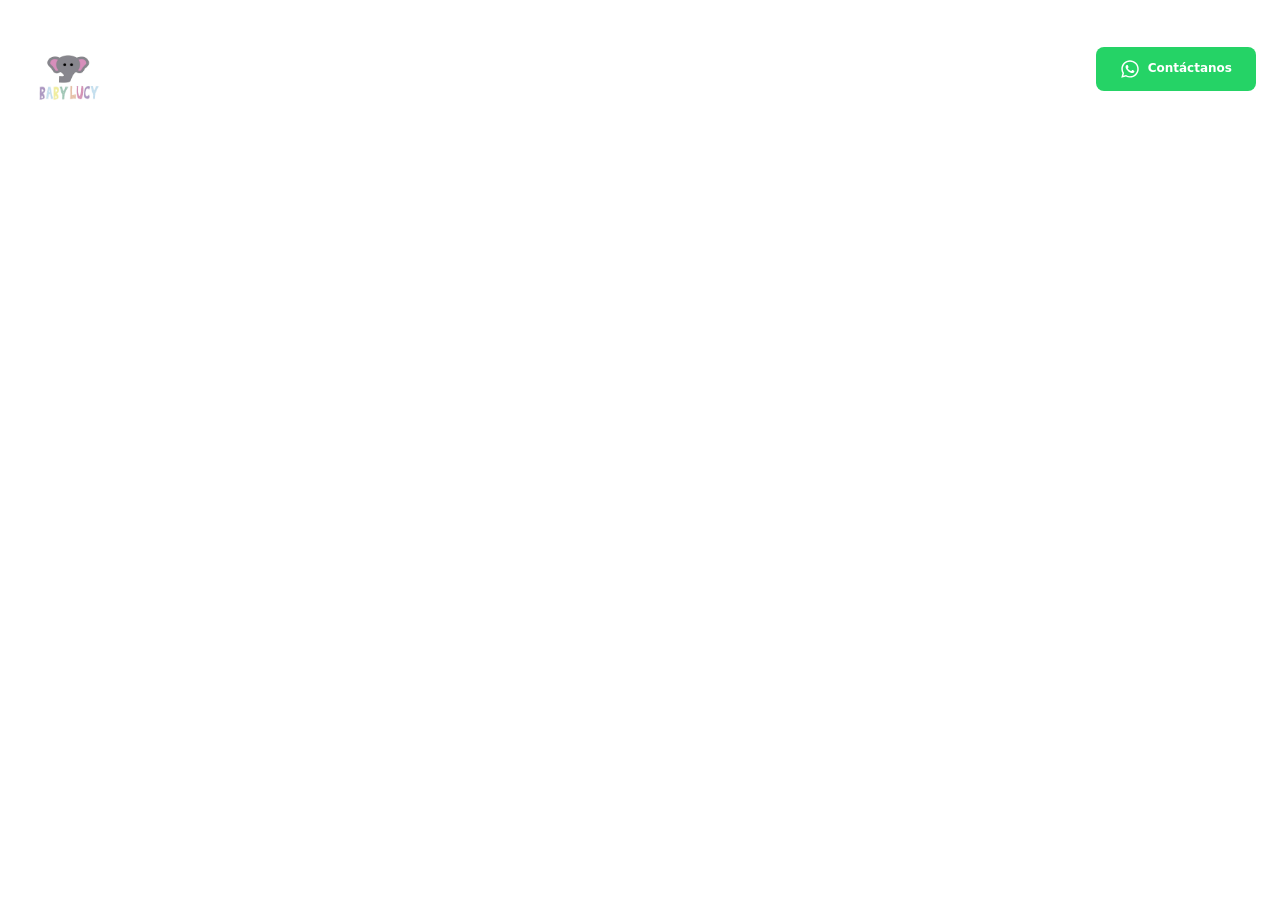
==== baby-lucy/catalogo.html @ 2fe1383b "Add base styles and variables for the project - Introduced normalize.css to ensure consistent stylin" ====
<!DOCTYPE html>
<html lang="es">
<head>
    <meta charset="UTF-8">
    <meta name="viewport" content="width=device-width, initial-scale=1.0">
    <link rel="stylesheet" href="styles/variables.css">
    <link rel="stylesheet" href="styles/normalize.css">
    <link rel="stylesheet" href="styles/small.css">
    <title>Catalogo || Baby Lucy</title>
</head>
<body>
    <header>
        <img class="iso" src="images/baby-lucy.webp" alt="isologo de baby lucy">
        <a href="https://wa.me/51932089195" target="_blank" class="btn-whatsapp">
            <svg xmlns="http://www.w3.org/2000/svg" viewBox="0 0 448 512" class="icon-wa">
            <path fill="currentColor" d="M380.9 97.1C339 55.1 283.2 32 223.9 32c-122.4 0-222 99.6-222 222 0 39.1 10.2 77.3 29.6 111L0 480l117.7-30.9c32.4 17.7 68.9 27 106.1 27h.1c122.3 0 224.1-99.6 224.1-222 0-59.3-25.2-115-67.1-157zm-157 341.6c-33.2 0-65.7-8.9-94-25.7l-6.7-4-69.8 18.3L72 359.2l-4.4-7c-18.5-29.4-28.2-63.3-28.2-98.2 0-101.7 82.8-184.5 184.6-184.5 49.3 0 95.6 19.2 130.4 54.1 34.8 34.9 56.2 81.2 56.1 130.5 0 101.8-84.9 184.6-186.6 184.6zm101.2-138.2c-5.5-2.8-32.8-16.2-37.9-18-5.1-1.9-8.8-2.8-12.5 2.8-3.7 5.6-14.3 18-17.6 21.8-3.2 3.7-6.5 4.2-12 1.4-32.6-16.3-54-29.1-75.5-66-5.7-9.8 5.7-9.1 16.3-30.3 1.8-3.7 .9-6.9-.5-9.7-1.4-2.8-12.5-30.1-17.1-41.2-4.5-10.8-9.1-9.3-12.5-9.5-3.2-.2-6.9-.2-10.6-.2-3.7 0-9.7 1.4-14.8 6.9-5.1 5.6-19.4 19-19.4 46.3 0 27.3 19.9 53.7 22.6 57.4 2.8 3.7 39.1 59.7 94.8 83.8 35.2 15.2 49 16.5 66.6 13.9 10.7-1.6 32.8-13.4 37.4-26.4 4.6-13 4.6-24.1 3.2-26.4-1.3-2.5-5-3.9-10.5-6.6z"/>
            </svg>Contáctanos
        </a>
    </header>
    <main>
        <section class="hero-container">
            <article class="hero-text">
                <h1></h1>
                <p></p>
                <a href="https://wa.me/51932089195"></a>
            </article>
            <img src="" alt="">
        </section>
    </main>
    <footer></footer>
</body>
</html>
---- baby-lucy/styles/variables.css ----
:root{
    /*typography*/
    --font-family: system-ui, -apple-system, sans-serif;
    /*spacing*/ 
    --spacing-xs: 0.5rem;
    --spacing-sm: 1rem;
    --spacing-md: 1.5rem;
    --spacing-lg: 2rem;
    --spacing-xl: 3rem;
    /*breakpoints*/
    --mobile-max: 640px;
    --tablet-min: 641px;
    --tablet-max: 1024px;
    --desktop-min: 1025px;
    /*container widths*/
    --container-mobile: 100%;
    --container-tablet: 95%;
    --container-desktop: 1200px;
    /*transitions*/
    --transition-fast: 0.2s ease;
    --transition-normal: 0.3s ease;
    --transition-slow: 0.5s ease;
    /*shadows*/
    --shadow-sm: 0 2px 6px rgba(0, 0, 0, 0.1);
    --shadow-md: 0 4px 12px rgba(0, 0, 0, 0.15);
    --shadow-lg: 0 8px 24px rgba(0, 0, 0, 0.2);
    /*border radius*/
    --radius-sm: 4px;
    --radius-md: 8px;
    --radius-lg: 12px;
    --radius-full: 50%;
}
---- baby-lucy/styles/small.css ----
*{
    box-sizing: border-box;
    margin: 0;  
    padding: 0;
}
html{
    font-size: 1rem;
    scroll-behavior: smooth;
}
body{
    font-family: var(--font-family);
    background-color: var(--background);
    color: var(--text);
    line-height: 1.6;
    min-height: 100dvh;
    display: flex;
    flex-direction: column;
}
h1, h2, h3, h4, h5, h6{
    font-weight: 600;
    line-height: 1.2;
    margin-bottom: var(--spacing-sm);
}
h1{ font-size: 2rem;}
h2{ font-size: 1.75rem;}
h3{ font-size: 1.5rem;}
/*links*/
a:hover{
    color: var(--gray);
}
/*responsive images*/
img{
    max-width: 100%;
    height: auto;
    display: block;
}
header{
    display: flex;
    justify-content: space-between;
    align-items: center;
    padding: var(--spacing-md);
}
.iso{
    width: 90px;
}
.btn-whatsapp {
  display: inline-flex;
  align-items: center;
  justify-content: center;
  gap: var(--spacing-xs);
  background-color: #25d366;
  color: #ffffff;
  font-family: var(--font-family);
  font-size: var(--radius-lg);
  font-weight: 600;
  text-decoration: none;
  padding: 12px 24px;
  border-radius: var(--spacing-xs);
  -webkit-tap-highlight-color: transparent;
  transition: background-color 0.1s ease, transform 0.1s ease;
}
.btn-whatsapp:active {
  background-color: #1da851;
  transform: scale(0.96);
}
.icon-wa {
  width: 20px;
  height: 20px;
  display: block;
}
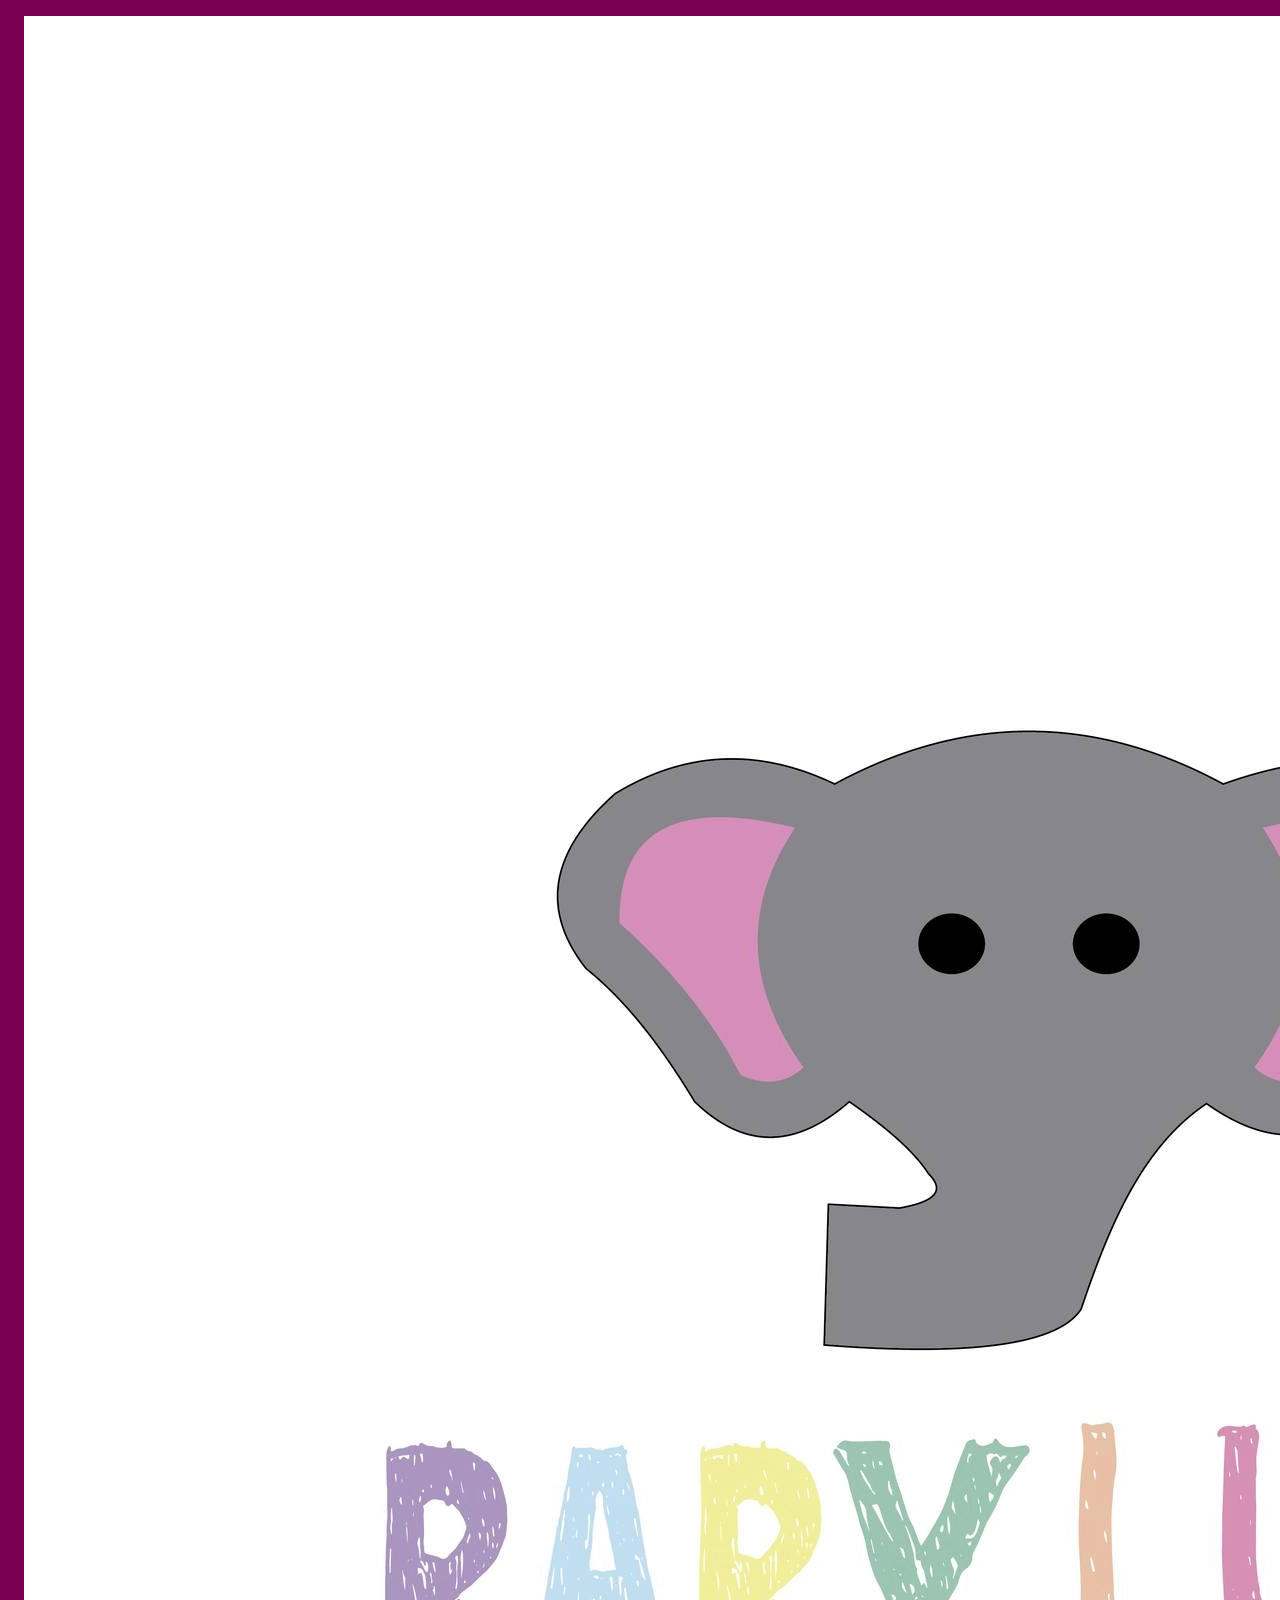
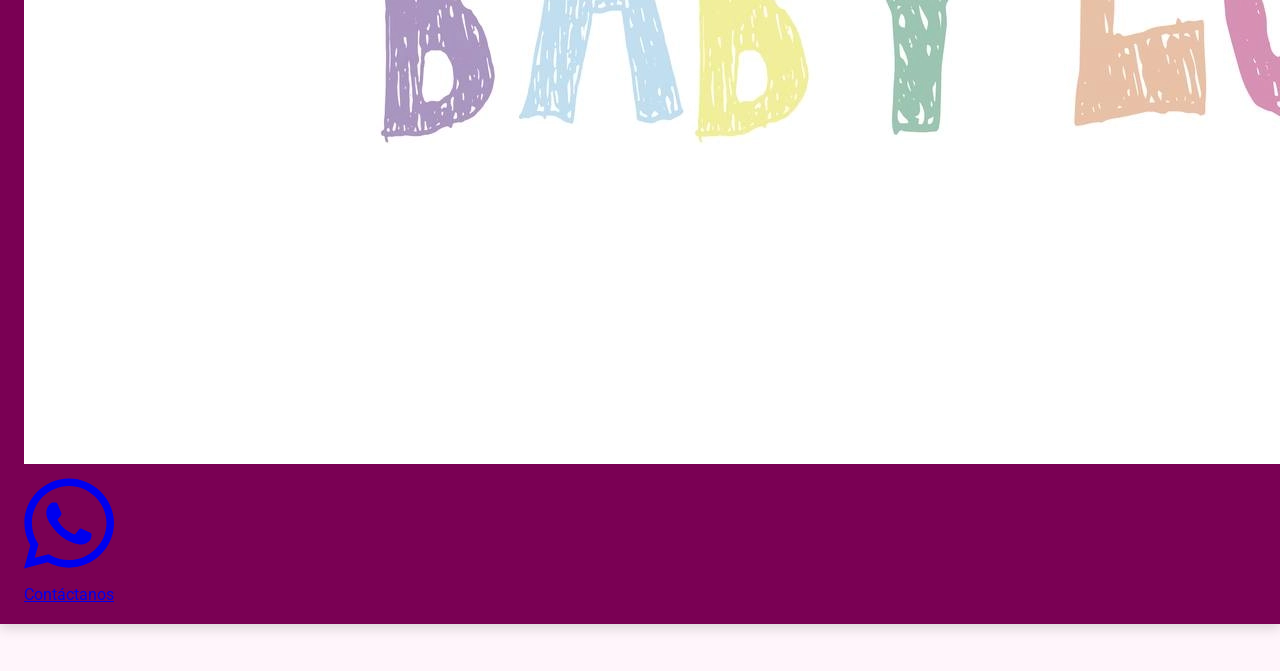
==== commit c91fe024: "fix: restore baby-lucy to correct directory" ====
--- a/baby-lucy/catalogo.html
+++ b/baby-lucy/catalogo.html
@@ -3,6 +3,9 @@
 <head>
     <meta charset="UTF-8">
     <meta name="viewport" content="width=device-width, initial-scale=1.0">
+    <link rel="preconnect" href="https://fonts.googleapis.com">
+    <link rel="preconnect" href="https://fonts.gstatic.com" crossorigin>
+    <link href="https://fonts.googleapis.com/css2?family=Roboto:ital,wght@0,100..900;1,100..900&display=swap" rel="stylesheet">
     <link rel="stylesheet" href="styles/variables.css">
     <link rel="stylesheet" href="styles/normalize.css">
     <link rel="stylesheet" href="styles/small.css">
--- a/baby-lucy/styles/variables.css
+++ b/baby-lucy/styles/variables.css
@@ -1,6 +1,25 @@
 :root{
-    /*typography*/
-    --font-family: system-ui, -apple-system, sans-serif;
+    /* Baby Lucy colors */
+    --color-primary: #7A0054;
+    --color-primary-dark: #560039;
+    --color-primary-light: #9B006A;
+    --color-accent: #FFB3E2;
+    --color-accent-dark: #FF80CC;
+    --color-white: #FFFFFF;
+    --color-background: #FFF5FB;
+    --color-text-primary: #2A0020;
+    --color-text-secondary: #7A0054;
+    --color-text-muted: #999;
+    --color-border: #F0C0E0;
+    --color-danger: #D32F2F;
+    --color-success: #2E7D32;
+    /* fonts */
+    --font-family: 'Roboto', system-ui, -apple-system, sans-serif;
+    --font-size-sm: 0.875rem;
+    --font-size-md: 1rem;
+    --font-size-lg: 1.25rem;
+    --font-size-xl: 1.5rem;
+    --font-size-2xl: 2rem;
     /*spacing*/ 
     --spacing-xs: 0.5rem;
     --spacing-sm: 1rem;
--- a/baby-lucy/styles/small.css
+++ b/baby-lucy/styles/small.css
@@ -1,70 +1,286 @@
-*{
+/* reset y base */
+* {
     box-sizing: border-box;
-    margin: 0;  
+    margin: 0;
     padding: 0;
 }
-html{
-    font-size: 1rem;
-    scroll-behavior: smooth;
-}
-body{
+body {
     font-family: var(--font-family);
-    background-color: var(--background);
-    color: var(--text);
+    font-size: var(--font-size-md);
+    background-color: var(--color-background);
+    color: var(--color-text-primary);
     line-height: 1.6;
     min-height: 100dvh;
+}
+/* header */
+header {
+    background-color: var(--color-primary);
+    color: var(--color-white);
+    padding: var(--spacing-sm) var(--spacing-md);
+    display: flex;
+    align-items: center;
+    justify-content: space-between;
+    flex-wrap: wrap;
+    gap: var(--spacing-xs);
+    box-shadow: var(--shadow-md);
+}
+header h1 {
+    font-size: var(--font-size-xl);
+    font-weight: 700;
+}
+header p {
+    font-size: var(--font-size-sm);
+    opacity: 0.85;
+}
+/* botón cerrar sesión */
+#btn-logout {
+    background: transparent;
+    border: 1px solid var(--color-white);
+    color: var(--color-white);
+    padding: var(--spacing-xs) var(--spacing-sm);
+    border-radius: var(--radius-md);
+    cursor: pointer;
+    font-size: var(--font-size-sm);
+    transition: background var(--transition-fast);
+}
+#btn-logout:hover {
+    background: rgba(255,255,255,0.15);
+}
+/* navegación */
+#nav-panel {
+    display: flex;
+    gap: var(--spacing-xs);
+    padding: var(--spacing-sm) var(--spacing-md);
+    background: var(--color-white);
+    border-bottom: 2px solid var(--color-border);
+    flex-wrap: wrap;
+}
+.nav-btn {
+    background: transparent;
+    border: 1px solid var(--color-border);
+    color: var(--color-text-secondary);
+    padding: var(--spacing-xs) var(--spacing-sm);
+    border-radius: var(--radius-md);
+    cursor: pointer;
+    font-size: var(--font-size-sm);
+    transition: all var(--transition-fast);
+}
+.nav-btn:hover {
+    background: var(--color-accent);
+    border-color: var(--color-primary);
+}
+.nav-btn.activo {
+    background: var(--color-primary);
+    color: var(--color-white);
+    border-color: var(--color-primary);
+}
+/* contenido principal */
+#contenido {
+    padding: var(--spacing-md);
+    max-width: var(--container-desktop);
+    margin: 0 auto;
+}
+/* sección productos */
+#seccion-productos h2 {
+    font-size: var(--font-size-xl);
+    color: var(--color-primary);
+    margin-bottom: var(--spacing-sm);
+}
+/* botón agregar */
+#btn-abrir-modal {
+    background: var(--color-primary);
+    color: var(--color-white);
+    border: none;
+    padding: var(--spacing-xs) var(--spacing-md);
+    border-radius: var(--radius-md);
+    cursor: pointer;
+    font-size: var(--font-size-sm);
+    font-weight: 500;
+    transition: background var(--transition-fast);
+    margin-bottom: var(--spacing-md);
+}
+#btn-abrir-modal:hover {
+    background: var(--color-primary-dark);
+}
+/* cards de productos */
+#lista-productos {
+    display: grid;
+    grid-template-columns: repeat(auto-fill, minmax(260px, 1fr));
+    gap: var(--spacing-sm);
+}
+.producto-card {
+    background: var(--color-white);
+    border: 1px solid var(--color-border);
+    border-radius: var(--radius-lg);
+    padding: var(--spacing-sm);
+    box-shadow: var(--shadow-sm);
+    transition: box-shadow var(--transition-fast);
+}
+.producto-card:hover {
+    box-shadow: var(--shadow-md);
+}
+.producto-card h3 {
+    font-size: var(--font-size-md);
+    color: var(--color-primary);
+    margin-bottom: var(--spacing-xs);
+}
+.producto-card p {
+    font-size: var(--font-size-sm);
+    color: var(--color-text-primary);
+    margin-bottom: 4px;
+}
+.btn-eliminar {
+    margin-top: var(--spacing-xs);
+    background: transparent;
+    border: 1px solid var(--color-danger);
+    color: var(--color-danger);
+    padding: 4px var(--spacing-xs);
+    border-radius: var(--radius-sm);
+    cursor: pointer;
+    font-size: var(--font-size-sm);
+    transition: all var(--transition-fast);
+}
+.btn-eliminar:hover {
+    background: var(--color-danger);
+    color: var(--color-white);
+}
+/* modal */
+#modal-producto {
+    position: fixed;
+    inset: 0;
+    background: rgba(0,0,0,0.5);
+    display: flex;
+    align-items: center;
+    justify-content: center;
+    z-index: 100;
+}
+#modal-contenido {
+    background: var(--color-white);
+    border-radius: var(--radius-lg);
+    padding: var(--spacing-lg);
+    width: 90%;
+    max-width: 480px;
+    box-shadow: var(--shadow-lg);
     display: flex;
     flex-direction: column;
-}
-h1, h2, h3, h4, h5, h6{
-    font-weight: 600;
-    line-height: 1.2;
-    margin-bottom: var(--spacing-sm);
-}
-h1{ font-size: 2rem;}
-h2{ font-size: 1.75rem;}
-h3{ font-size: 1.5rem;}
-/*links*/
-a:hover{
-    color: var(--gray);
-}
-/*responsive images*/
-img{
-    max-width: 100%;
-    height: auto;
-    display: block;
-}
-header{
-    display: flex;
-    justify-content: space-between;
+    gap: var(--spacing-xs);
+}
+#modal-contenido h3 {
+    font-size: var(--font-size-lg);
+    color: var(--color-primary);
+    margin-bottom: var(--spacing-xs);
+}
+#modal-contenido input,
+#modal-contenido select,
+#modal-contenido textarea {
+    width: 100%;
+    padding: var(--spacing-xs);
+    border: 1px solid var(--color-border);
+    border-radius: var(--radius-md);
+    font-size: var(--font-size-sm);
+    font-family: var(--font-family);
+    color: var(--color-text-primary);
+    background: var(--color-background);
+    transition: border var(--transition-fast);
+}
+#modal-contenido input:focus,
+#modal-contenido select:focus,
+#modal-contenido textarea:focus {
+    outline: none;
+    border-color: var(--color-primary);
+}
+#modal-contenido textarea {
+    resize: vertical;
+    min-height: 80px;
+}
+#btn-guardar-producto {
+    background: var(--color-primary);
+    color: var(--color-white);
+    border: none;
+    padding: var(--spacing-xs) var(--spacing-md);
+    border-radius: var(--radius-md);
+    cursor: pointer;
+    font-size: var(--font-size-md);
+    font-weight: 500;
+    transition: background var(--transition-fast);
+}
+#btn-guardar-producto:hover {
+    background: var(--color-primary-dark);
+}
+#btn-cerrar-modal {
+    background: transparent;
+    border: 1px solid var(--color-border);
+    color: var(--color-text-muted);
+    padding: var(--spacing-xs) var(--spacing-md);
+    border-radius: var(--radius-md);
+    cursor: pointer;
+    font-size: var(--font-size-sm);
+    transition: all var(--transition-fast);
+}
+#btn-cerrar-modal:hover {
+    border-color: var(--color-danger);
+    color: var(--color-danger);
+}
+#error-producto {
+    font-size: var(--font-size-sm);
+    color: var(--color-danger);
+}
+/* login */
+#formulario-login {
+    display: flex;
+    flex-direction: column;
     align-items: center;
+    justify-content: center;
+    min-height: 100dvh;
     padding: var(--spacing-md);
-}
-.iso{
-    width: 90px;
-}
-.btn-whatsapp {
-  display: inline-flex;
-  align-items: center;
-  justify-content: center;
-  gap: var(--spacing-xs);
-  background-color: #25d366;
-  color: #ffffff;
-  font-family: var(--font-family);
-  font-size: var(--radius-lg);
-  font-weight: 600;
-  text-decoration: none;
-  padding: 12px 24px;
-  border-radius: var(--spacing-xs);
-  -webkit-tap-highlight-color: transparent;
-  transition: background-color 0.1s ease, transform 0.1s ease;
-}
-.btn-whatsapp:active {
-  background-color: #1da851;
-  transform: scale(0.96);
-}
-.icon-wa {
-  width: 20px;
-  height: 20px;
-  display: block;
+    gap: var(--spacing-sm);
+}
+#formulario-login img {
+    width: 80px;
+    border-radius: var(--radius-full);
+    margin-bottom: var(--spacing-xs);
+}
+#formulario-login h1 {
+    font-size: var(--font-size-2xl);
+    color: var(--color-primary);
+}
+#formulario-login p {
+    color: var(--color-text-muted);
+    font-size: var(--font-size-sm);
+}
+#formulario-login input {
+    width: 100%;
+    max-width: 360px;
+    padding: var(--spacing-xs) var(--spacing-sm);
+    border: 1px solid var(--color-border);
+    border-radius: var(--radius-md);
+    font-size: var(--font-size-md);
+    font-family: var(--font-family);
+    background: var(--color-white);
+    color: var(--color-text-primary);
+    transition: border var(--transition-fast);
+}
+#formulario-login input:focus {
+    outline: none;
+    border-color: var(--color-primary);
+}
+#btn-login {
+    width: 100%;
+    max-width: 360px;
+    padding: var(--spacing-xs) var(--spacing-sm);
+    background: var(--color-primary);
+    color: var(--color-white);
+    border: none;
+    border-radius: var(--radius-md);
+    font-size: var(--font-size-md);
+    font-weight: 500;
+    cursor: pointer;
+    transition: background var(--transition-fast);
+}
+#btn-login:hover {
+    background: var(--color-primary-dark);
+}
+#error-login {
+    font-size: var(--font-size-sm);
+    color: var(--color-danger);
 }
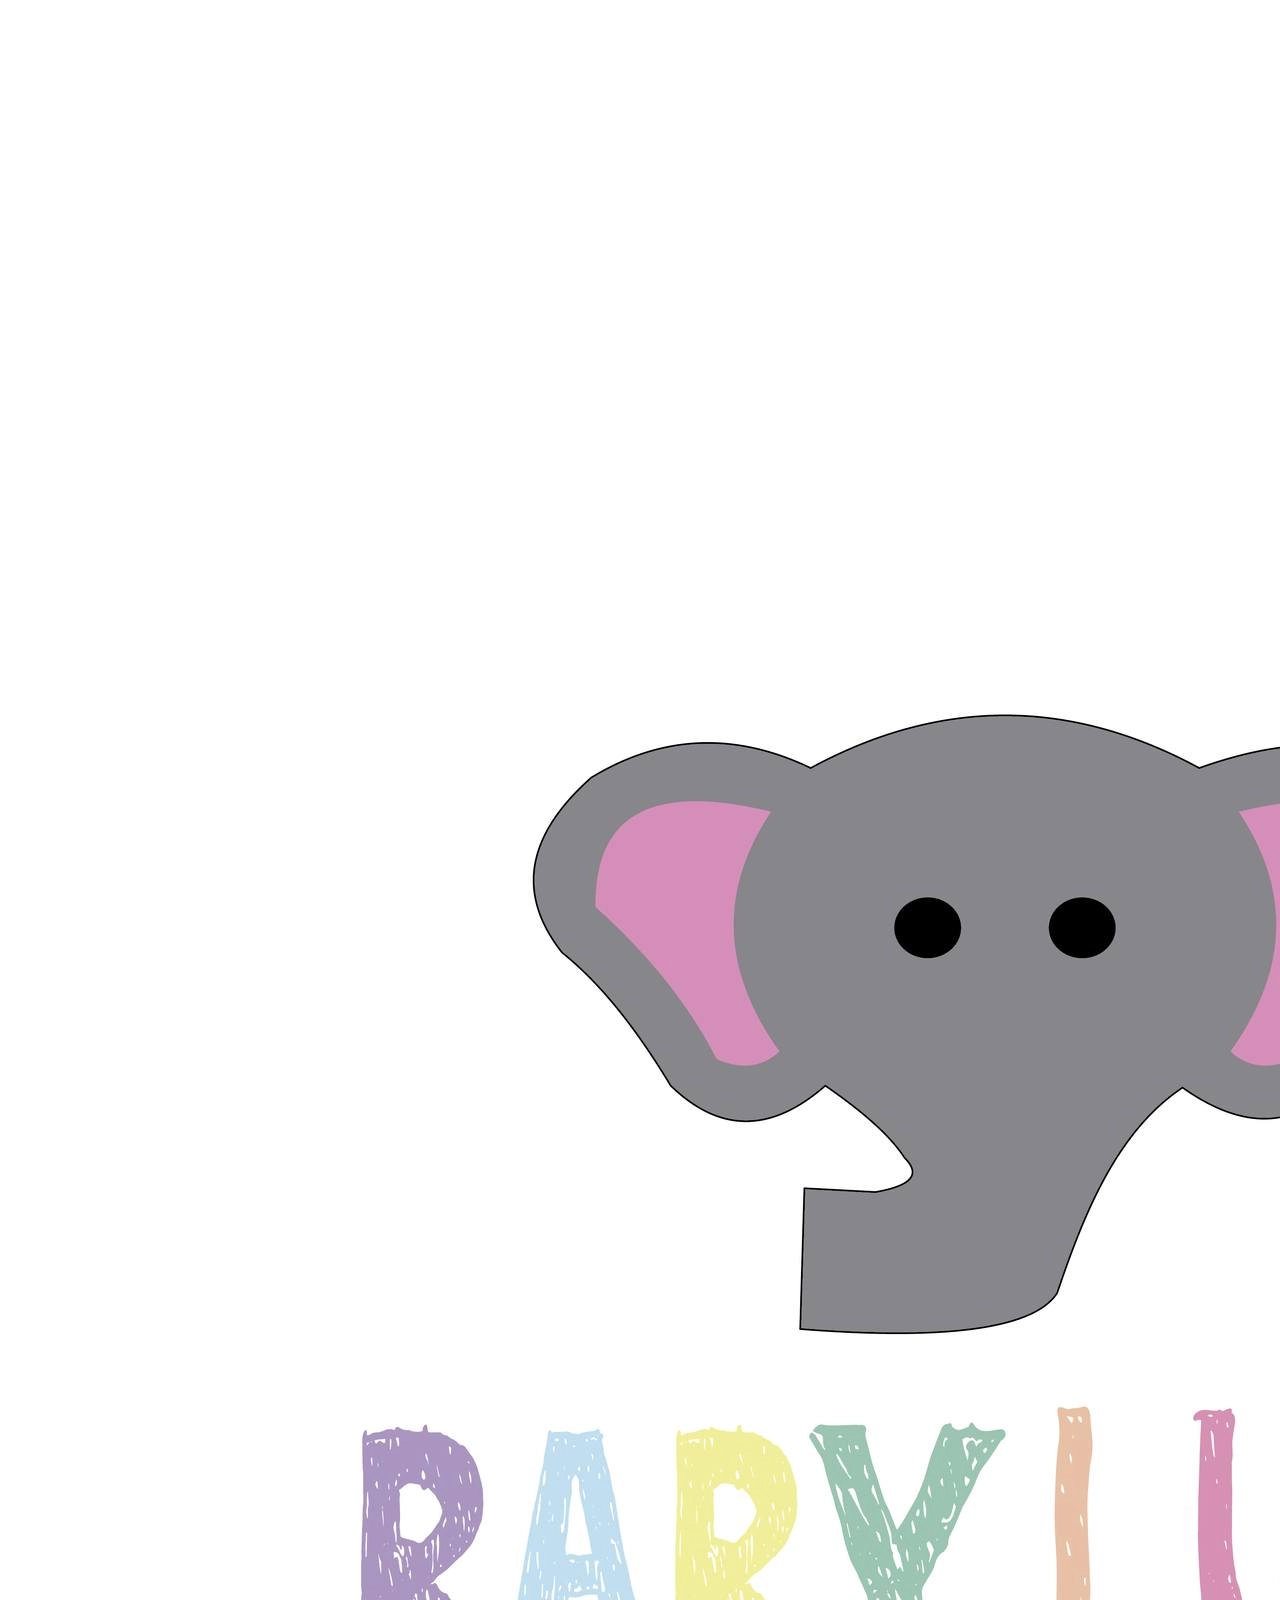
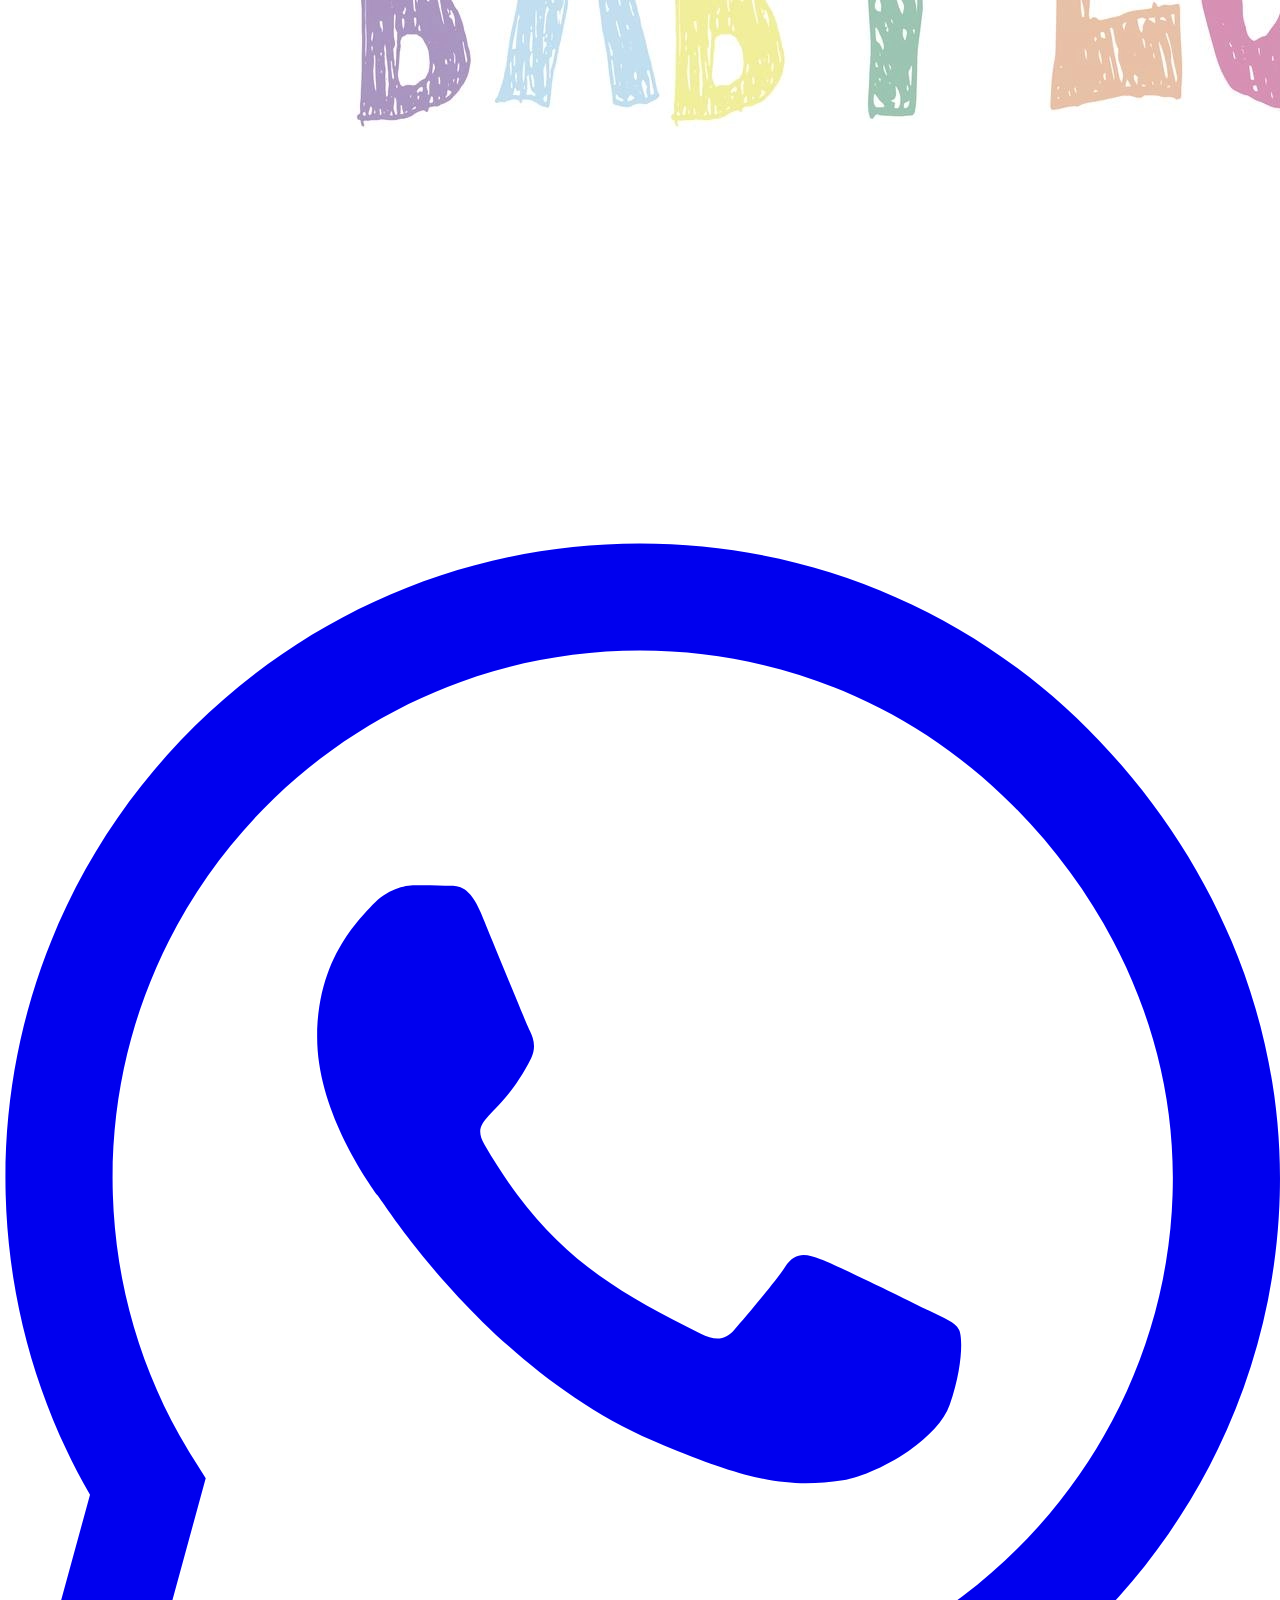
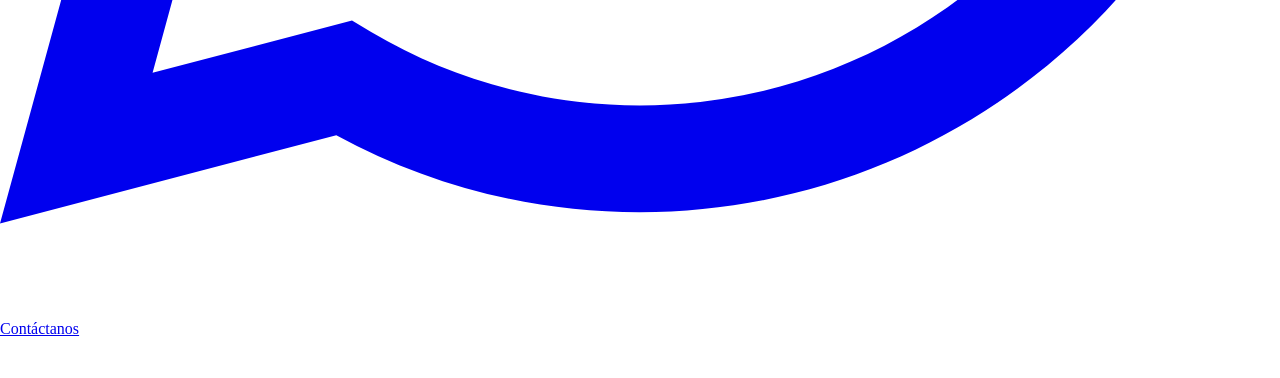
==== commit eddf7a7f: "Refactor product management and UI components - Removed old product management script and styles. - " ====
--- a/baby-lucy/catalogo.html
+++ b/baby-lucy/catalogo.html
@@ -8,7 +8,7 @@
     <link href="https://fonts.googleapis.com/css2?family=Roboto:ital,wght@0,100..900;1,100..900&display=swap" rel="stylesheet">
     <link rel="stylesheet" href="styles/variables.css">
     <link rel="stylesheet" href="styles/normalize.css">
-    <link rel="stylesheet" href="styles/small.css">
+    <link rel="stylesheet" href="styles/style.css">
     <title>Catalogo || Baby Lucy</title>
 </head>
 <body>
--- a/baby-lucy/styles/style.css
+++ b/baby-lucy/styles/style.css
@@ -0,0 +1,16 @@
+.btn {
+    padding: var(--spacing-sm);
+    border-radius: var(--radius-md);
+}
+@media screen and (min-width: 641px) {
+    .container {
+        max-width: var(--container-tablet);
+        margin: 0 auto;
+    }
+}
+@media screen and (min-width: 1025px) {
+    .container {
+        max-width: var(--container-desktop);
+        margin: 0 auto;
+    }
+}
